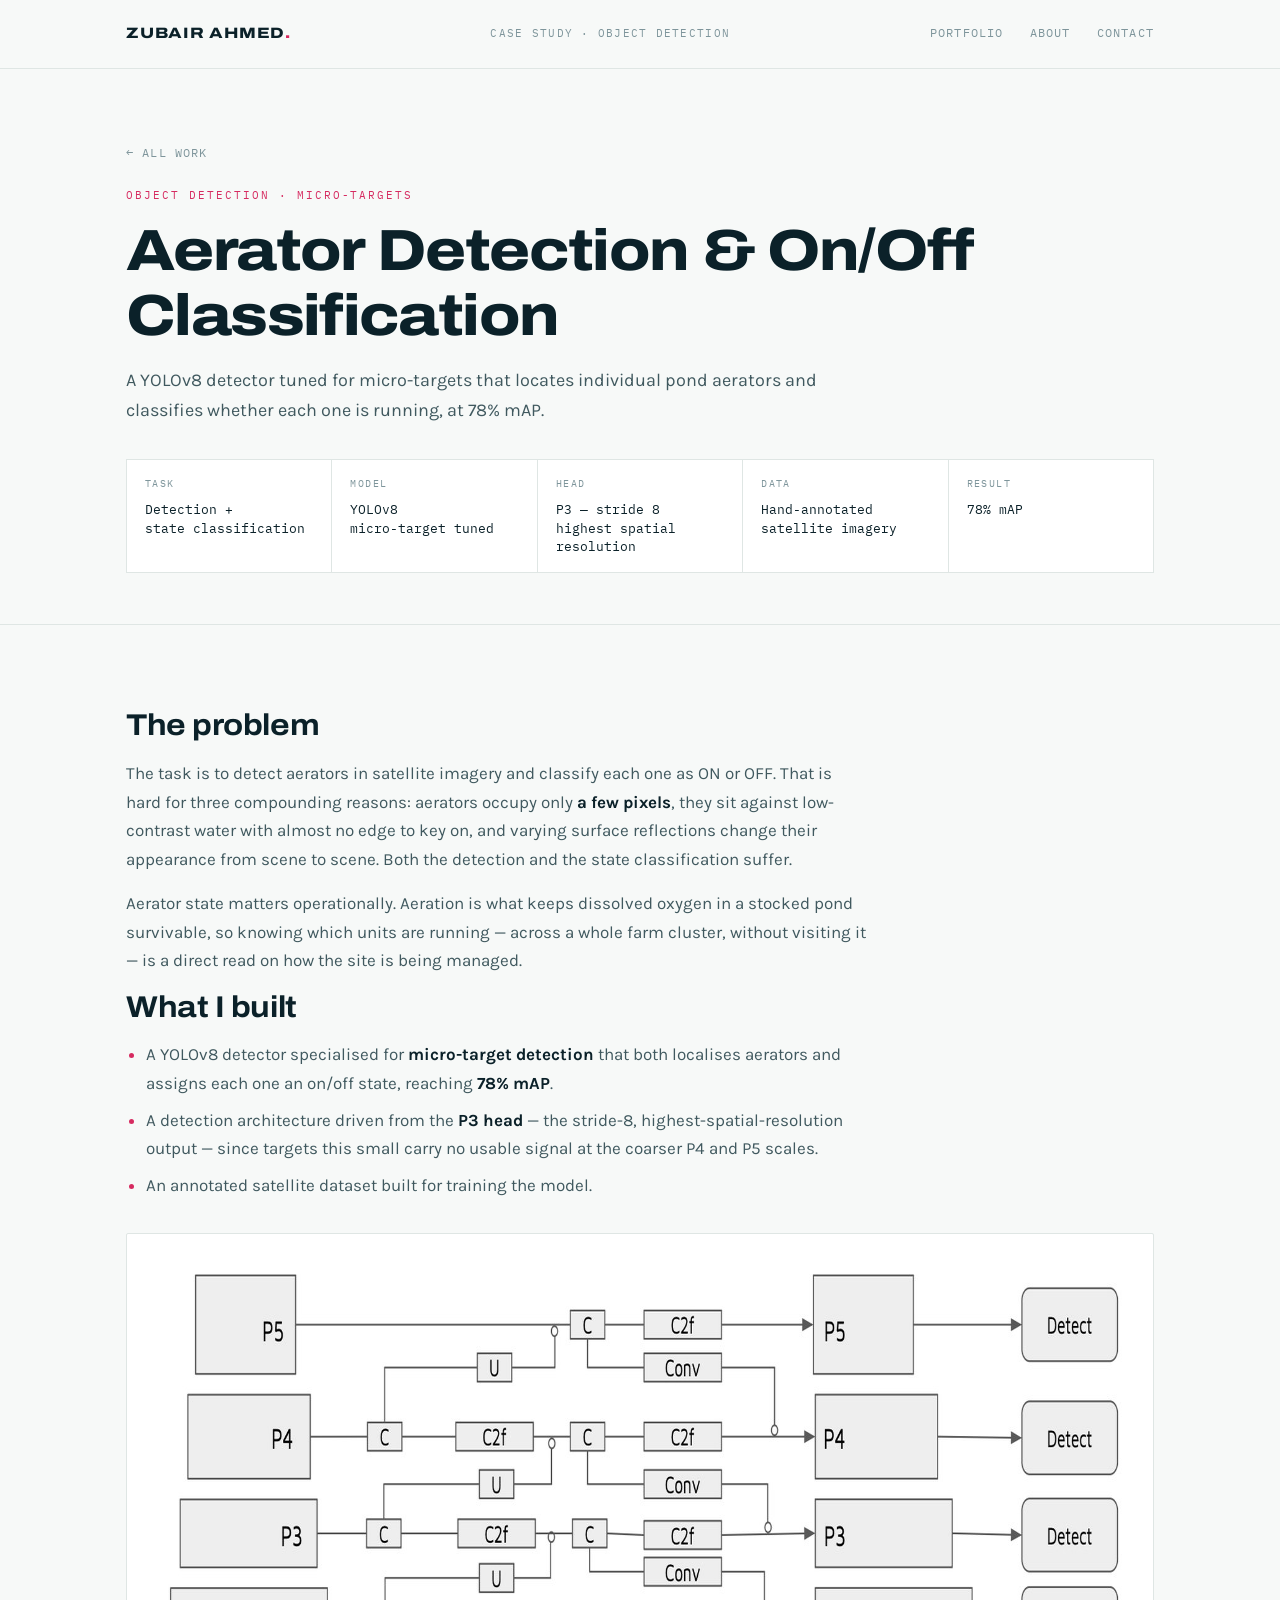
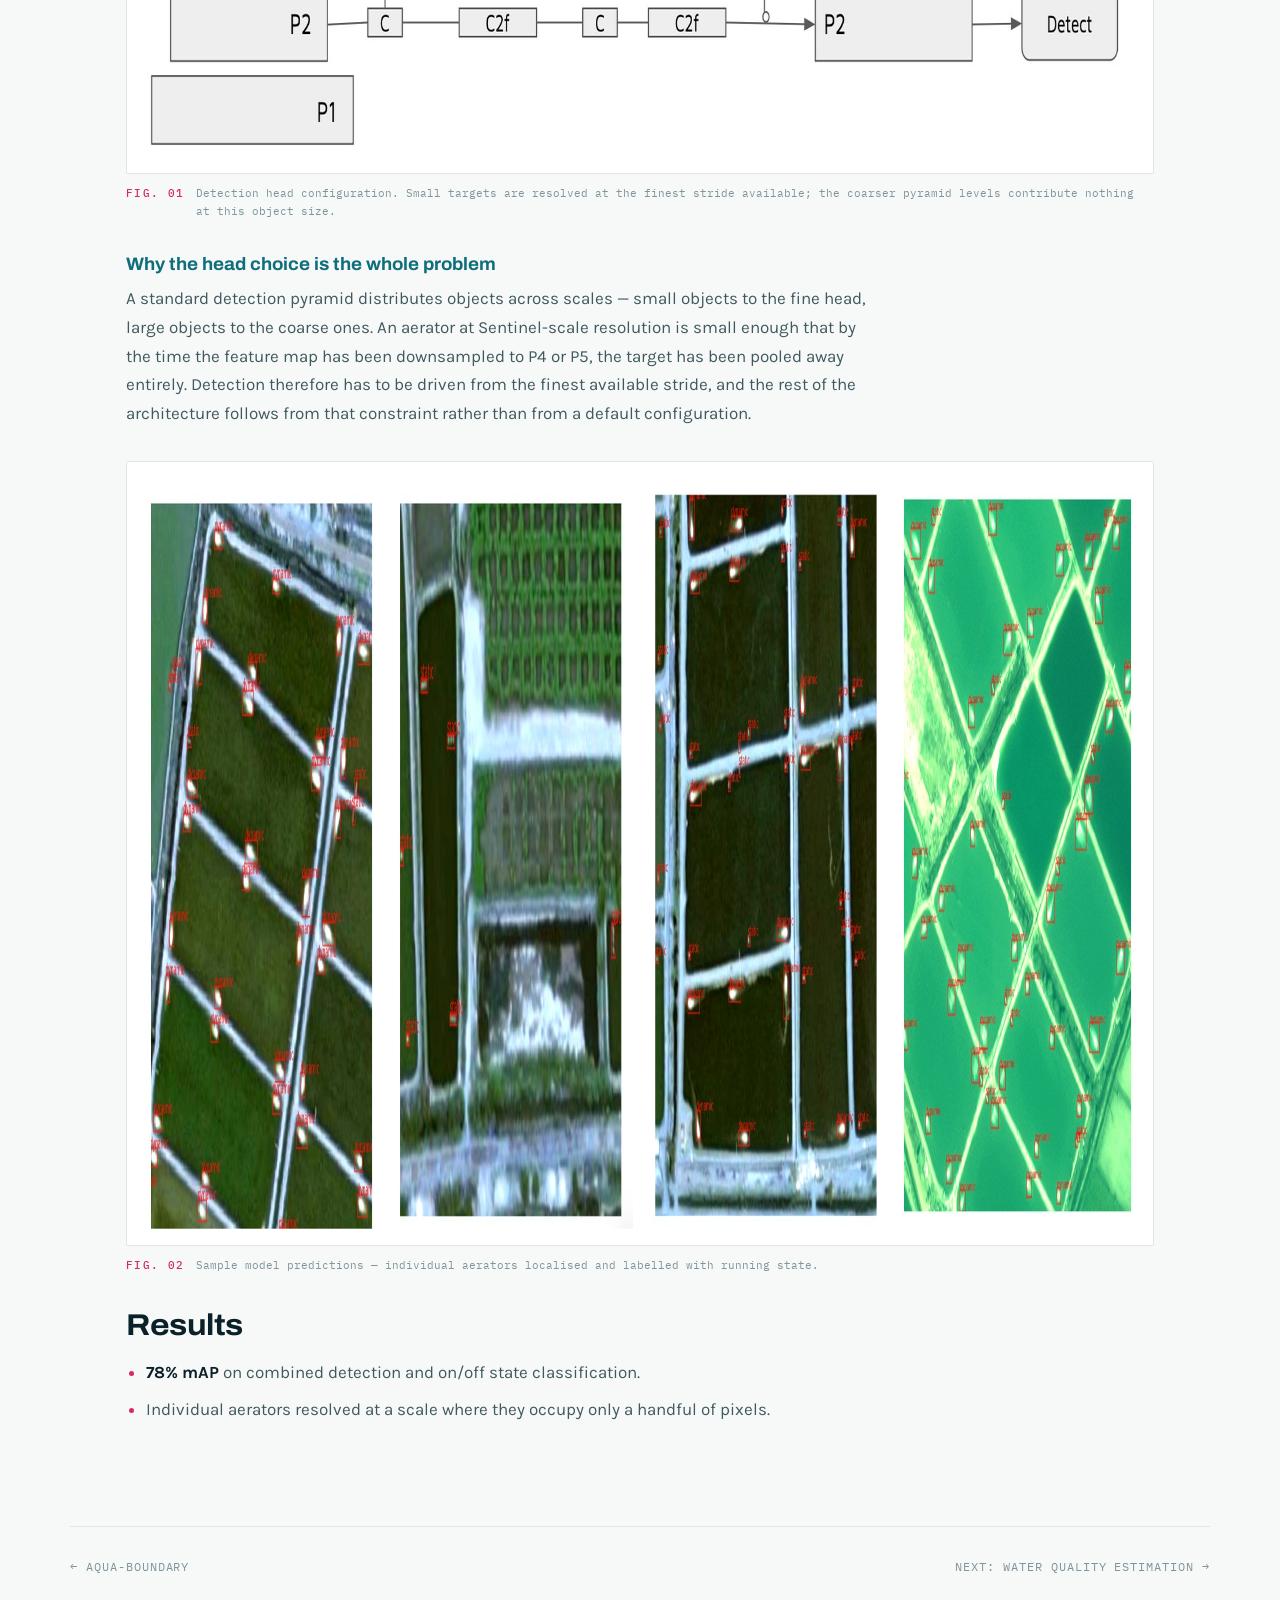
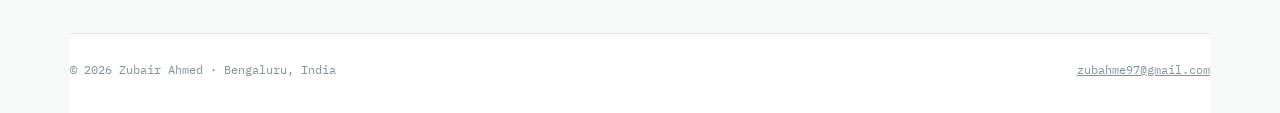
==== projects/aerator-detection.html @ 29db30af "Pushing the new portfolio" ====
<!DOCTYPE html>
<html lang="en">
<head>
<meta charset="utf-8">
<meta name="viewport" content="width=device-width, initial-scale=1">
<title>Aerator Detection &amp; On/Off Classification — Zubair Ahmed</title>
<meta name="description" content="A YOLOv8 detector tuned for micro-targets that locates individual pond aerators in satellite imagery and classifies whether each one is running, at 78% mAP.">
<link rel="preconnect" href="https://fonts.googleapis.com">
<link rel="preconnect" href="https://fonts.gstatic.com" crossorigin>
<link href="https://fonts.googleapis.com/css2?family=Archivo:wdth,wght@62..125,100..900&family=IBM+Plex+Mono:wght@400;500;600&family=Karla:wght@300..700&display=swap" rel="stylesheet">
<link rel="stylesheet" href="../assets/css/project.css">
</head>
<body>

<a class="skip" href="#main">Skip to content</a>

<header class="bar">
  <div class="bar-in">
    <a class="mark" href="../index.html">ZUBAIR AHMED<span>.</span></a>
    <span class="coords">Case study · Object detection</span>
    <nav class="nav" aria-label="Sections">
      <a href="../index.html#portfolio">Portfolio</a>
      <a href="../index.html#about">About</a>
      <a href="../index.html#contact" class="nav-cta">Contact</a>
    </nav>
  </div>
</header>

<main id="main">

<section class="p-hero">
  <div class="wrap">
    <a class="back" href="../index.html#portfolio">All work</a>
    <p class="eyebrow">Object detection · micro-targets</p>
    <h1>Aerator Detection &amp; On/Off Classification</h1>
    <p class="lede">
      A YOLOv8 detector tuned for micro-targets that locates individual pond aerators and classifies
      whether each one is running, at 78% mAP.
    </p>

    <dl class="capture">
      <div><dt>Task</dt><dd>Detection +<br>state classification</dd></div>
      <div><dt>Model</dt><dd>YOLOv8<br>micro-target tuned</dd></div>
      <div><dt>Head</dt><dd>P3 — stride 8<br>highest spatial resolution</dd></div>
      <div><dt>Data</dt><dd>Hand-annotated<br>satellite imagery</dd></div>
      <div><dt>Result</dt><dd>78% mAP</dd></div>
    </dl>
  </div>
</section>

<section class="section">
  <div class="wrap">
    <div class="prose">

      <h2>The problem</h2>
      <p>
        The task is to detect aerators in satellite imagery and classify each one as ON or OFF.
        That is hard for three compounding reasons: aerators occupy only <strong>a few
        pixels</strong>, they sit against low-contrast water with almost no edge to key on, and
        varying surface reflections change their appearance from scene to scene. Both the detection
        and the state classification suffer.
      </p>
      <p>
        Aerator state matters operationally. Aeration is what keeps dissolved oxygen in a stocked
        pond survivable, so knowing which units are running — across a whole farm cluster, without
        visiting it — is a direct read on how the site is being managed.
      </p>

      <h2>What I built</h2>
      <ul>
        <li>A YOLOv8 detector specialised for <strong>micro-target detection</strong> that both localises aerators and assigns each one an on/off state, reaching <strong>78% mAP</strong>.</li>
        <li>A detection architecture driven from the <strong>P3 head</strong> — the stride-8, highest-spatial-resolution output — since targets this small carry no usable signal at the coarser P4 and P5 scales.</li>
        <li>An annotated satellite dataset built for training the model.</li>
      </ul>
    </div>

    <figure class="plate">
      <div class="plate-mount">
        <img src="../assets/img/aer-head.jpg" alt="Diagram of the YOLOv8 detection head configuration used for micro-target detection" loading="lazy" width="1600" height="507">
      </div>
      <figcaption><b>Fig. 01</b><span>Detection head configuration. Small targets are resolved at the finest stride available; the coarser pyramid levels contribute nothing at this object size.</span></figcaption>
    </figure>

    <div class="prose">
      <h3>Why the head choice is the whole problem</h3>
      <p>
        A standard detection pyramid distributes objects across scales — small objects to the fine
        head, large objects to the coarse ones. An aerator at Sentinel-scale resolution is small
        enough that by the time the feature map has been downsampled to P4 or P5, the target has been
        pooled away entirely. Detection therefore has to be driven from the finest available stride,
        and the rest of the architecture follows from that constraint rather than from a default
        configuration.
      </p>
    </div>

    <figure class="plate">
      <div class="plate-mount plate-pair">
        <img src="../assets/img/aer-pred-1.jpg" alt="Model predictions showing detected aerators with on and off states" loading="lazy" width="1600" height="751">
        <img src="../assets/img/aer-pred-2.jpg" alt="Second set of model predictions across a pond cluster" loading="lazy" width="1600" height="751">
      </div>
      <figcaption><b>Fig. 02</b><span>Sample model predictions — individual aerators localised and labelled with running state.</span></figcaption>
    </figure>

    <div class="prose">
      <h2>Results</h2>
      <ul>
        <li><strong>78% mAP</strong> on combined detection and on/off state classification.</li>
        <li>Individual aerators resolved at a scale where they occupy only a handful of pixels.</li>
      </ul>
    </div>

  </div>
</section>

<div class="wrap p-next">
  <a href="aqua-boundary.html">← Aqua-Boundary</a>
  <a href="water-quality.html">Next: Water Quality Estimation →</a>
</div>

</main>

<footer class="foot">
  <span>© <span data-year>2026</span> Zubair Ahmed · Bengaluru, India</span>
  <span><a href="mailto:zubahme97@gmail.com" style="color:inherit">zubahme97@gmail.com</a></span>
</footer>

<script src="../assets/js/alt.js"></script>
</body>
</html>
---- assets/css/project.css ----
/* ============================================================
   Zubair Ahmed — case study pages
   Light theme, matched to the main portfolio layout.
   ============================================================ */

:root {
  --paper:   #F7F9F8;
  --paper-2: #FFFFFF;
  --ink:     #0B2129;
  --body-c:  #40595F;
  --muted:   #7E959B;
  --line:    #DFE6E4;
  --accent:  #D62B60;
  --teal:    #0F6E7B;
  --gold:    #A9761A;

  --display: "Archivo", "Helvetica Neue", sans-serif;
  --body:    "Karla", system-ui, sans-serif;
  --mono:    "IBM Plex Mono", ui-monospace, monospace;

  --gut:  clamp(20px, 5vw, 56px);
  --maxw: 1140px;
}

* { box-sizing: border-box; }
html { scroll-behavior: smooth; scroll-padding-top: 80px; }

body {
  margin: 0;
  background: var(--paper);
  color: var(--body-c);
  font-family: var(--body);
  font-size: 17px;
  line-height: 1.68;
  -webkit-font-smoothing: antialiased;
}

img { max-width: 100%; display: block; }
a { color: inherit; }
::selection { background: var(--accent); color: #fff; }

.wrap { max-width: var(--maxw); margin: 0 auto; padding-inline: var(--gut); }

h1, h2, h3, h4 {
  font-family: var(--display);
  font-variation-settings: "wdth" 110;
  color: var(--ink);
  line-height: 1.12;
  margin: 0;
}

.eyebrow {
  font-family: var(--mono);
  font-size: 11px;
  letter-spacing: .18em;
  text-transform: uppercase;
  color: var(--accent);
  margin: 0 0 14px;
}

.lede { font-size: 18px; color: var(--body-c); max-width: 66ch; margin: 0; }
.section { padding: clamp(50px, 7vw, 84px) 0; }

/* ---------- top bar ---------- */

.bar {
  position: sticky; top: 0; z-index: 50;
  background: rgba(247, 249, 248, .93);
  backdrop-filter: blur(12px);
  border-bottom: 1px solid var(--line);
}
.bar-in {
  max-width: var(--maxw); margin: 0 auto; padding: 0 var(--gut);
  height: 68px; display: flex; align-items: center; justify-content: space-between; gap: 20px;
}
.mark {
  font-family: var(--display); font-variation-settings: "wdth" 122;
  font-weight: 800; font-size: 15px; letter-spacing: .05em;
  color: var(--ink); text-decoration: none; white-space: nowrap;
}
.mark span { color: var(--accent); }
.coords { font-family: var(--mono); font-size: 10.5px; letter-spacing: .12em; text-transform: uppercase; color: var(--muted); }
.nav { display: flex; gap: 26px; align-items: center; }
.nav a {
  font-family: var(--mono); font-size: 12px; letter-spacing: .1em;
  text-transform: uppercase; text-decoration: none; color: var(--muted);
  padding: 4px 0; border-bottom: 1px solid transparent;
}
.nav a:hover, .nav a:focus-visible { color: var(--ink); border-bottom-color: var(--accent); }

/* ---------- hero ---------- */

.p-hero { padding: clamp(40px, 6vw, 68px) 0 clamp(34px, 4vw, 52px); border-bottom: 1px solid var(--line); }
.back {
  font-family: var(--mono); font-size: 11.5px; letter-spacing: .1em;
  text-transform: uppercase; color: var(--muted); text-decoration: none;
  display: inline-block; margin-bottom: 24px;
}
.back::before { content: "← "; }
.back:hover, .back:focus-visible { color: var(--accent); }

.p-hero h1 {
  font-size: clamp(32px, 5.4vw, 58px);
  font-variation-settings: "wdth" 114;
  font-weight: 800; letter-spacing: -.028em;
  margin-bottom: 16px; max-width: 22ch;
}

/* capture / metadata strip */
.capture {
  margin: 34px 0 0;
  display: grid;
  grid-template-columns: repeat(auto-fit, minmax(150px, 1fr));
  gap: 1px;
  background: var(--line);
  border: 1px solid var(--line);
}
.capture div { background: var(--paper-2); padding: 16px 18px; }
.capture dt {
  font-family: var(--mono); font-size: 10px; letter-spacing: .14em;
  text-transform: uppercase; color: var(--muted); margin-bottom: 7px;
}
.capture dd { margin: 0; font-family: var(--mono); font-size: 12.5px; color: var(--ink); line-height: 1.5; }

/* ---------- prose ---------- */

.prose { max-width: 74ch; }
.prose h2 {
  font-size: clamp(22px, 3vw, 30px); font-weight: 700;
  letter-spacing: -.015em; margin: 0 0 16px;
}
.prose h3 {
  font-size: 18px; font-variation-settings: "wdth" 104; font-weight: 700;
  margin: 34px 0 10px; color: var(--teal);
}
.prose p { margin: 0 0 16px; }
.prose ul { padding-left: 20px; margin: 0 0 18px; }
.prose li { margin-bottom: 8px; }
.prose li::marker { color: var(--accent); }
.prose strong { color: var(--ink); font-weight: 700; }
.prose a { color: var(--accent); }
.prose em { color: var(--ink); }

/* ---------- figure plates ---------- */

.plate { margin: 34px 0; }
.plate-mount {
  background: var(--paper-2);
  border: 1px solid var(--line);
  border-radius: 2px;
  padding: 16px;
}
.plate-mount img { margin: 0 auto; }
.plate figcaption {
  font-family: var(--mono); font-size: 11px; line-height: 1.6;
  color: var(--muted); margin-top: 11px;
  display: grid; grid-template-columns: auto 1fr; gap: 12px;
}
.plate figcaption b {
  color: var(--accent); font-weight: 500; letter-spacing: .12em;
  text-transform: uppercase; white-space: nowrap;
}
.plate-pair { display: grid; grid-template-columns: 1fr 1fr; gap: 14px; }
.plate-pair img { width: 100%; }

/* ---------- data tables ---------- */

.dtable {
  width: 100%; border-collapse: collapse;
  font-family: var(--mono); font-size: 12.5px; margin: 0 0 22px;
  background: var(--paper-2); border: 1px solid var(--line);
}
.dtable th, .dtable td { text-align: left; padding: 11px 14px; border-bottom: 1px solid var(--line); vertical-align: top; }
.dtable tr:last-child td { border-bottom: 0; }
.dtable th {
  font-size: 10px; letter-spacing: .14em; text-transform: uppercase;
  color: var(--muted); font-weight: 500; background: var(--paper);
}
.dtable td:first-child { color: var(--teal); white-space: nowrap; }
.dtable td:last-child { color: var(--body-c); font-family: var(--body); font-size: 15px; }
.dtable td.num { font-family: var(--mono); color: var(--ink); white-space: nowrap; }
.dtable .pass { color: #12764F; }
.dtable .fail { color: var(--accent); }

/* ---------- pipeline steps ---------- */

.flow { display: flex; flex-wrap: wrap; align-items: stretch; gap: 8px; margin: 22px 0 30px; }
.flow-step {
  flex: 1 1 150px;
  border: 1px solid var(--line);
  border-radius: 2px;
  padding: 14px 15px;
  background: var(--paper-2);
}
.flow-step em {
  display: block; font-family: var(--mono); font-style: normal;
  font-size: 9.5px; letter-spacing: .14em; text-transform: uppercase;
  color: var(--accent); margin-bottom: 7px;
}
.flow-step span { font-size: 14px; color: var(--body-c); line-height: 1.4; }

/* ---------- callout ---------- */

.callout {
  border-left: 3px solid var(--accent);
  background: var(--paper-2);
  border-top: 1px solid var(--line);
  border-right: 1px solid var(--line);
  border-bottom: 1px solid var(--line);
  padding: 20px 24px;
  margin: 28px 0;
  border-radius: 0 2px 2px 0;
}
.callout .k {
  font-family: var(--mono); font-size: 10px; letter-spacing: .14em;
  text-transform: uppercase; color: var(--muted); display: block; margin-bottom: 8px;
}
.callout .formula { font-family: var(--mono); font-size: clamp(15px, 2.2vw, 20px); color: var(--teal); }
.callout p { margin: 10px 0 0; font-size: 15px; }
.callout p:first-of-type { margin-top: 0; }

/* ---------- next / prev ---------- */

.p-next {
  display: flex; justify-content: space-between; gap: 20px; flex-wrap: wrap;
  padding: 30px 0 56px; border-top: 1px solid var(--line);
}
.p-next a {
  font-family: var(--mono); font-size: 12px; letter-spacing: .08em;
  text-transform: uppercase; text-decoration: none; color: var(--muted);
}
.p-next a:hover, .p-next a:focus-visible { color: var(--accent); }

/* ---------- footer ---------- */

.foot {
  border-top: 1px solid var(--line); background: var(--paper-2);
  padding: 26px 0 34px; margin-top: 0;
  display: flex; justify-content: space-between; gap: 16px; flex-wrap: wrap;
  font-family: var(--mono); font-size: 11.5px; color: var(--muted);
  max-width: var(--maxw); margin-inline: auto;
}

/* ---------- a11y + motion ---------- */

:focus-visible { outline: 2px solid var(--accent); outline-offset: 3px; }
.skip {
  position: absolute; left: -9999px;
  background: var(--accent); color: #fff; padding: 10px 16px; z-index: 100;
  font-family: var(--mono); font-size: 12px; text-decoration: none;
}
.skip:focus { left: 8px; top: 8px; }

.rv { opacity: 0; transform: translateY(14px); transition: opacity .55s ease, transform .55s ease; }
.rv.in { opacity: 1; transform: none; }

@media (prefers-reduced-motion: reduce) {
  html { scroll-behavior: auto; }
  .rv { opacity: 1; transform: none; transition: none; }
  * { transition-duration: .001ms !important; }
}

/* ---------- responsive ---------- */

@media (max-width: 760px) {
  .coords { display: none; }
  .plate figcaption { grid-template-columns: 1fr; gap: 4px; }
  .plate-pair { grid-template-columns: 1fr; }
}
@media (max-width: 560px) {
  body { font-size: 16px; }
  .nav a:not(.nav-cta) { display: none; }
  .dtable { font-size: 11.5px; }
  .dtable th, .dtable td { padding: 9px 10px; }
}
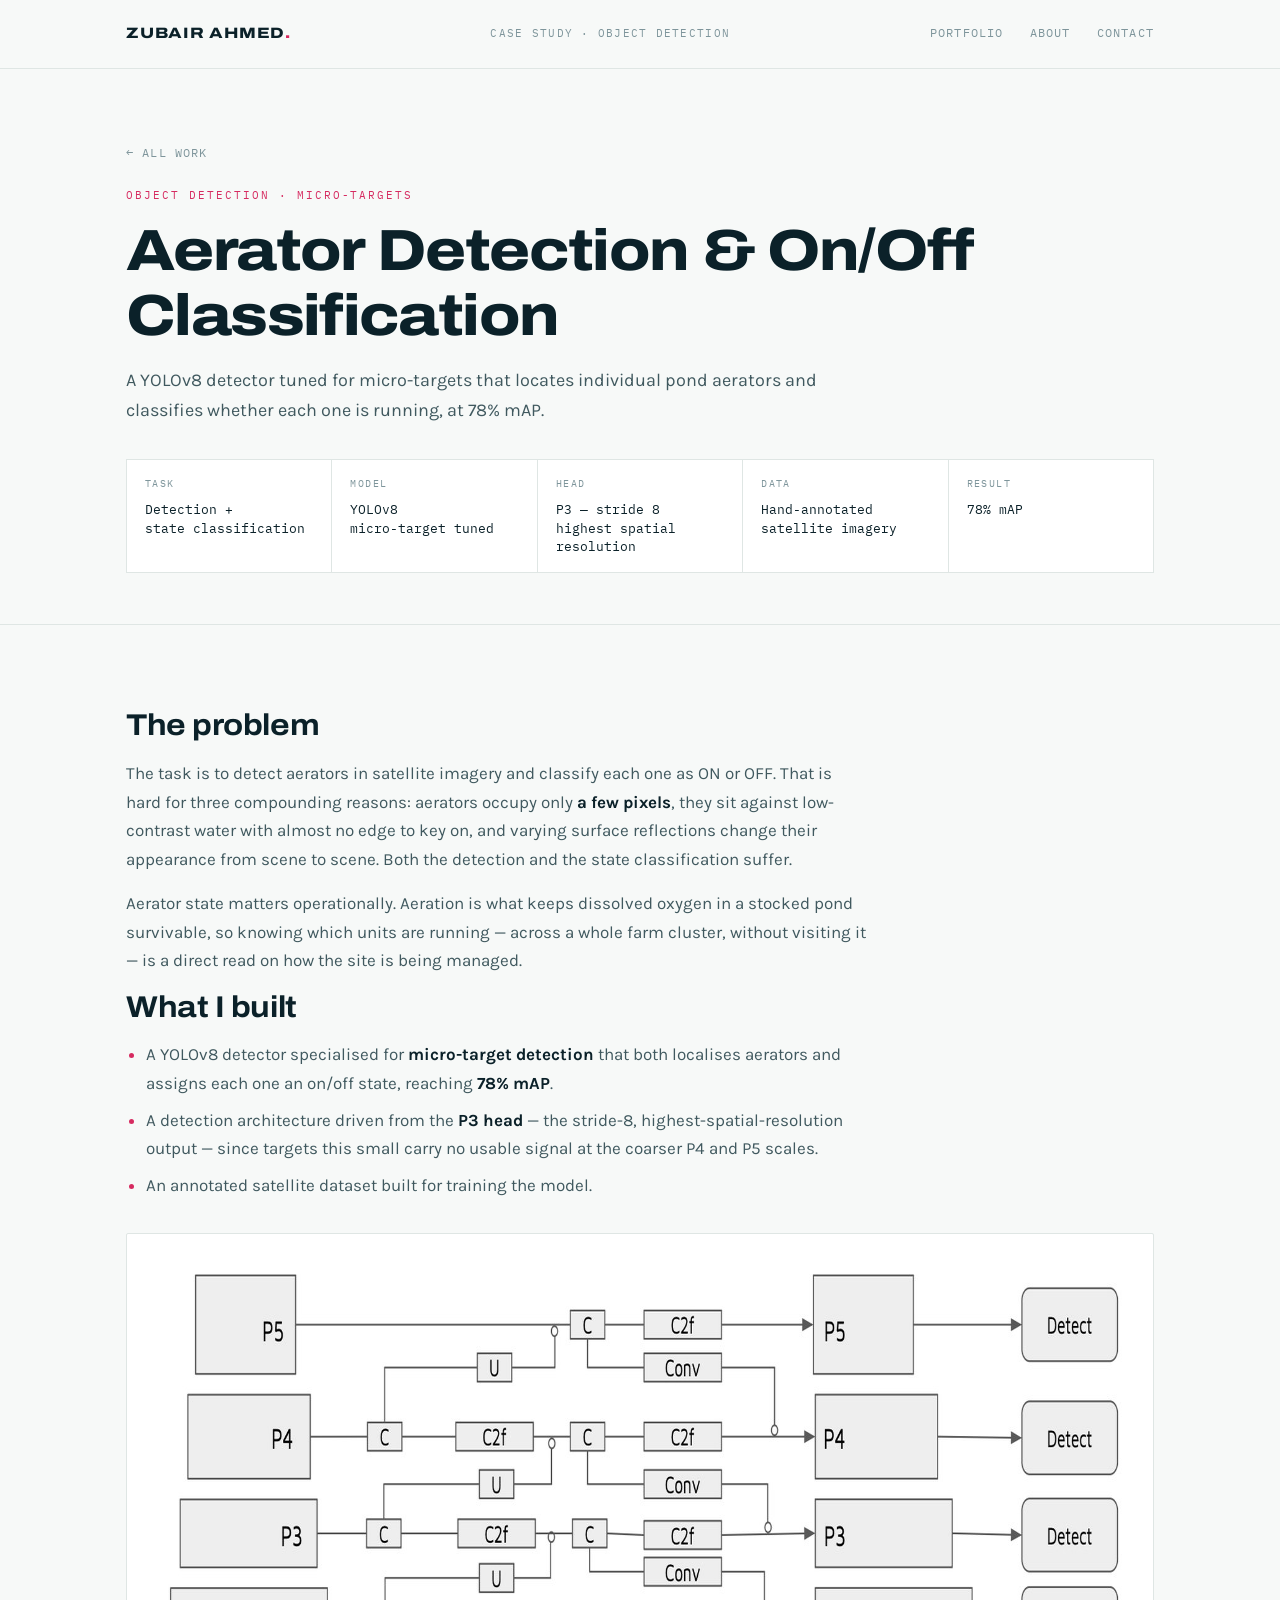
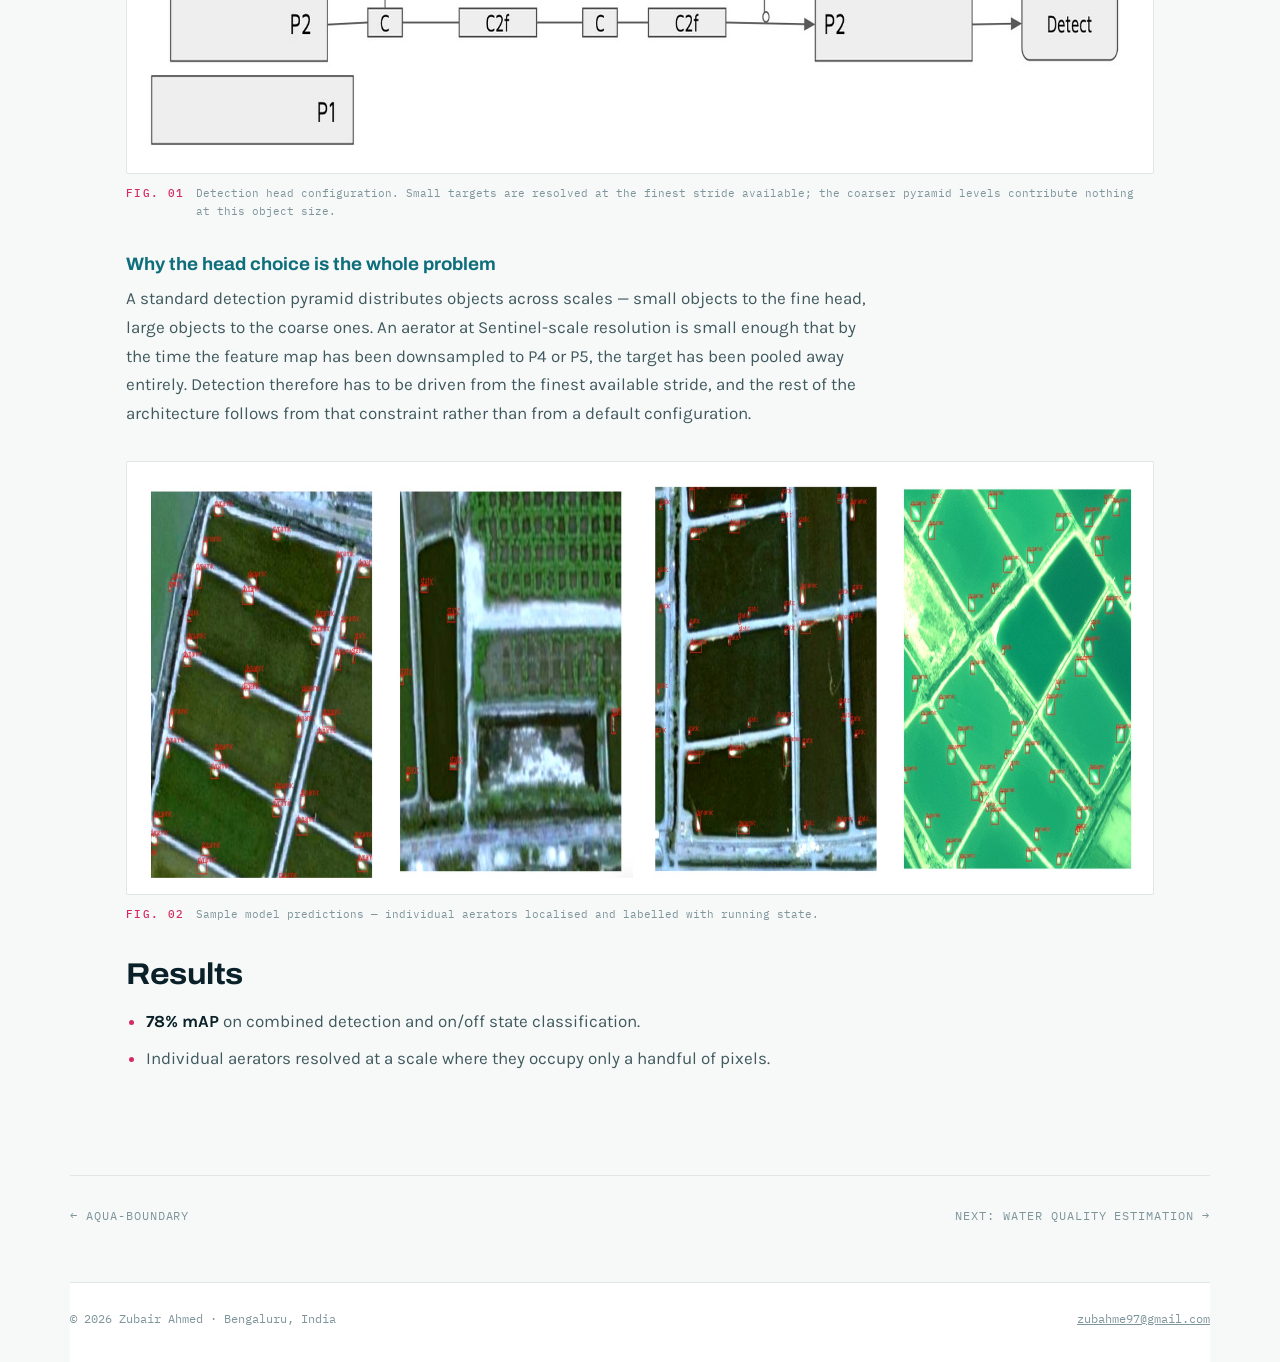
==== commit c08d8664: "optimised" ====
--- a/projects/aerator-detection.html
+++ b/projects/aerator-detection.html
@@ -95,8 +95,8 @@
 
     <figure class="plate">
       <div class="plate-mount plate-pair">
-        <img src="../assets/img/aer-pred-1.jpg" alt="Model predictions showing detected aerators with on and off states" loading="lazy" width="1600" height="751">
-        <img src="../assets/img/aer-pred-2.jpg" alt="Second set of model predictions across a pond cluster" loading="lazy" width="1600" height="751">
+        <img src="../assets/img/aer-pred-1.jpg" alt="Model predictions showing detected aerators with on and off states" loading="lazy" width="1600" height="400">
+        <img src="../assets/img/aer-pred-2.jpg" alt="Second set of model predictions across a pond cluster" loading="lazy" width="1600" height="400">
       </div>
       <figcaption><b>Fig. 02</b><span>Sample model predictions — individual aerators localised and labelled with running state.</span></figcaption>
     </figure>
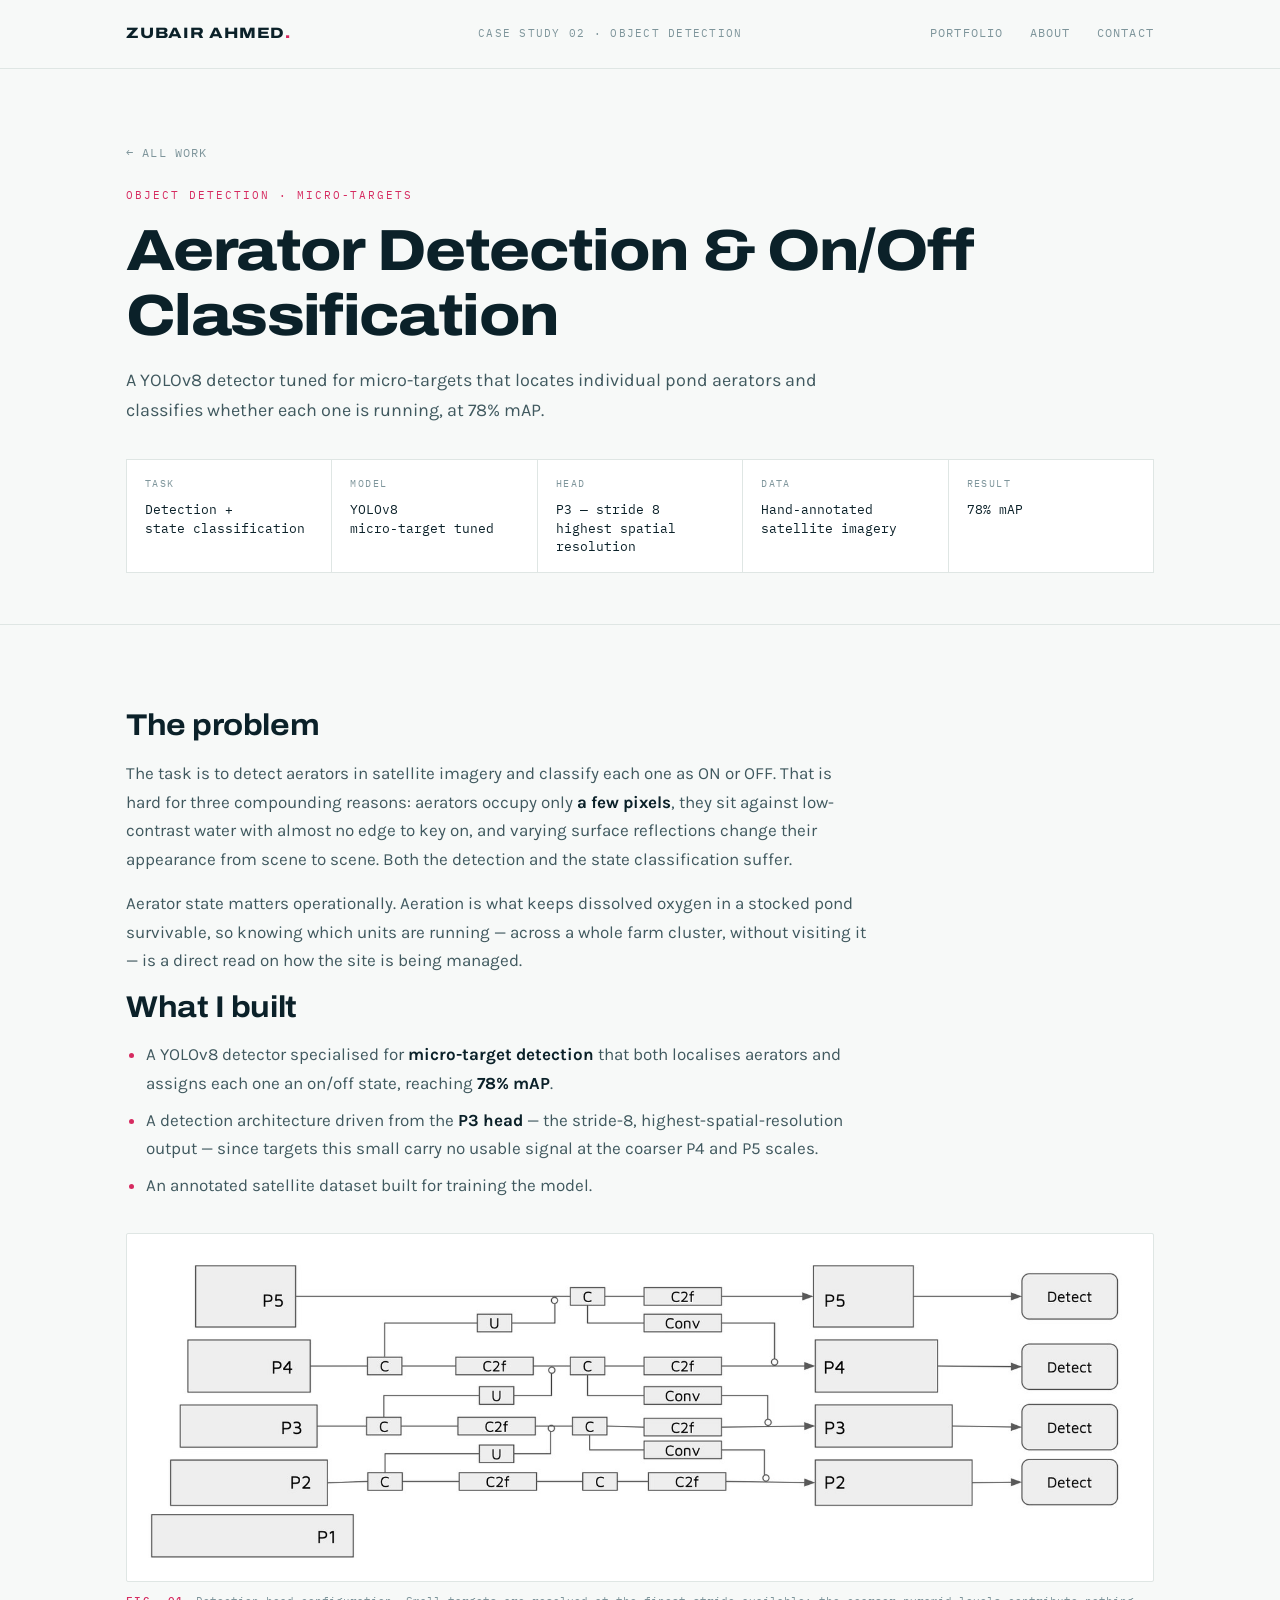
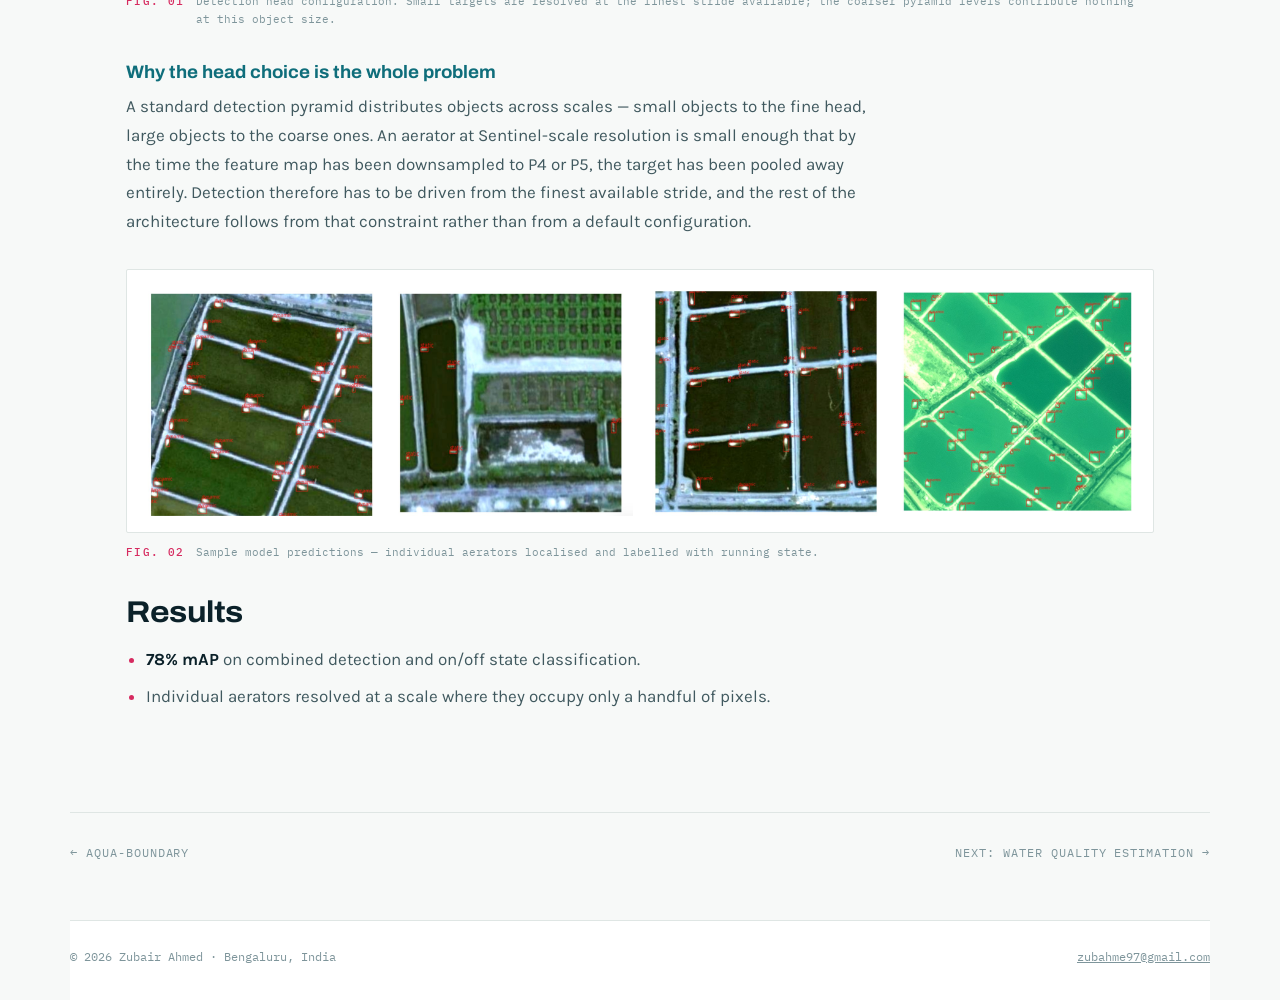
==== commit ea475060: "Fix image distortion and JS-dependency, add two case studies Site-wide fixes found during a review o" ====
--- a/projects/aerator-detection.html
+++ b/projects/aerator-detection.html
@@ -5,10 +5,23 @@
 <meta name="viewport" content="width=device-width, initial-scale=1">
 <title>Aerator Detection &amp; On/Off Classification — Zubair Ahmed</title>
 <meta name="description" content="A YOLOv8 detector tuned for micro-targets that locates individual pond aerators in satellite imagery and classifies whether each one is running, at 78% mAP.">
+<link rel="canonical" href="https://zubair9703.github.io/zubair.github.io/projects/aerator-detection.html">
+
+<meta property="og:type" content="article">
+<meta property="og:site_name" content="Zubair Ahmed">
+<meta property="og:title" content="Aerator Detection &amp; On/Off Classification — Zubair Ahmed">
+<meta property="og:description" content="A YOLOv8 detector tuned for micro-targets that locates individual pond aerators in satellite imagery and classifies whether each one is running, at 78% mAP.">
+<meta property="og:url" content="https://zubair9703.github.io/zubair.github.io/projects/aerator-detection.html">
+<meta property="og:image" content="https://zubair9703.github.io/zubair.github.io/assets/img/aer-pred-1.jpg">
+<meta name="twitter:card" content="summary_large_image">
+
+<link rel="icon" href="../assets/favicon.svg" type="image/svg+xml">
+<meta name="theme-color" content="#0B2129">
 <link rel="preconnect" href="https://fonts.googleapis.com">
 <link rel="preconnect" href="https://fonts.gstatic.com" crossorigin>
 <link href="https://fonts.googleapis.com/css2?family=Archivo:wdth,wght@62..125,100..900&family=IBM+Plex+Mono:wght@400;500;600&family=Karla:wght@300..700&display=swap" rel="stylesheet">
 <link rel="stylesheet" href="../assets/css/project.css">
+<noscript><style>.rv{opacity:1;transform:none}</style></noscript>
 </head>
 <body>
 
@@ -17,7 +30,7 @@
 <header class="bar">
   <div class="bar-in">
     <a class="mark" href="../index.html">ZUBAIR AHMED<span>.</span></a>
-    <span class="coords">Case study · Object detection</span>
+    <span class="coords">Case study 02 · Object detection</span>
     <nav class="nav" aria-label="Sections">
       <a href="../index.html#portfolio">Portfolio</a>
       <a href="../index.html#about">About</a>
@@ -95,8 +108,8 @@
 
     <figure class="plate">
       <div class="plate-mount plate-pair">
-        <img src="../assets/img/aer-pred-1.jpg" alt="Model predictions showing detected aerators with on and off states" loading="lazy" width="1600" height="400">
-        <img src="../assets/img/aer-pred-2.jpg" alt="Second set of model predictions across a pond cluster" loading="lazy" width="1600" height="400">
+        <img src="../assets/img/aer-pred-1.jpg" alt="Model predictions showing detected aerators with on and off states" loading="lazy" width="1600" height="751">
+        <img src="../assets/img/aer-pred-2.jpg" alt="Second set of model predictions across a pond cluster" loading="lazy" width="1600" height="751">
       </div>
       <figcaption><b>Fig. 02</b><span>Sample model predictions — individual aerators localised and labelled with running state.</span></figcaption>
     </figure>
--- a/assets/css/project.css
+++ b/assets/css/project.css
@@ -35,7 +35,9 @@
   -webkit-font-smoothing: antialiased;
 }
 
-img { max-width: 100%; display: block; }
+/* height:auto keeps the intrinsic ratio when max-width shrinks the image —
+   without it, the width/height attributes stretch the picture */
+img { max-width: 100%; height: auto; display: block; }
 a { color: inherit; }
 ::selection { background: var(--accent); color: #fff; }
 
@@ -162,6 +164,9 @@
 }
 .plate-pair { display: grid; grid-template-columns: 1fr 1fr; gap: 14px; }
 .plate-pair img { width: 100%; }
+/* portrait diagrams — capped so one flowchart does not run for three screens,
+   while staying wide enough that its labels are still readable */
+.plate-tall .plate-mount img { max-height: 1100px; width: auto; }
 
 /* ---------- data tables ---------- */
 
@@ -269,7 +274,11 @@
 }
 @media (max-width: 560px) {
   body { font-size: 16px; }
-  .nav a:not(.nav-cta) { display: none; }
+  /* stack rather than hide — see the matching rule in alt.css */
+  .bar-in { height: auto; flex-direction: column; gap: 9px; padding-block: 11px; }
+  .nav { gap: 18px; flex-wrap: wrap; justify-content: center; }
+  .nav a { font-size: 11px; letter-spacing: .06em; }
+  html { scroll-padding-top: 108px; }
   .dtable { font-size: 11.5px; }
   .dtable th, .dtable td { padding: 9px 10px; }
 }
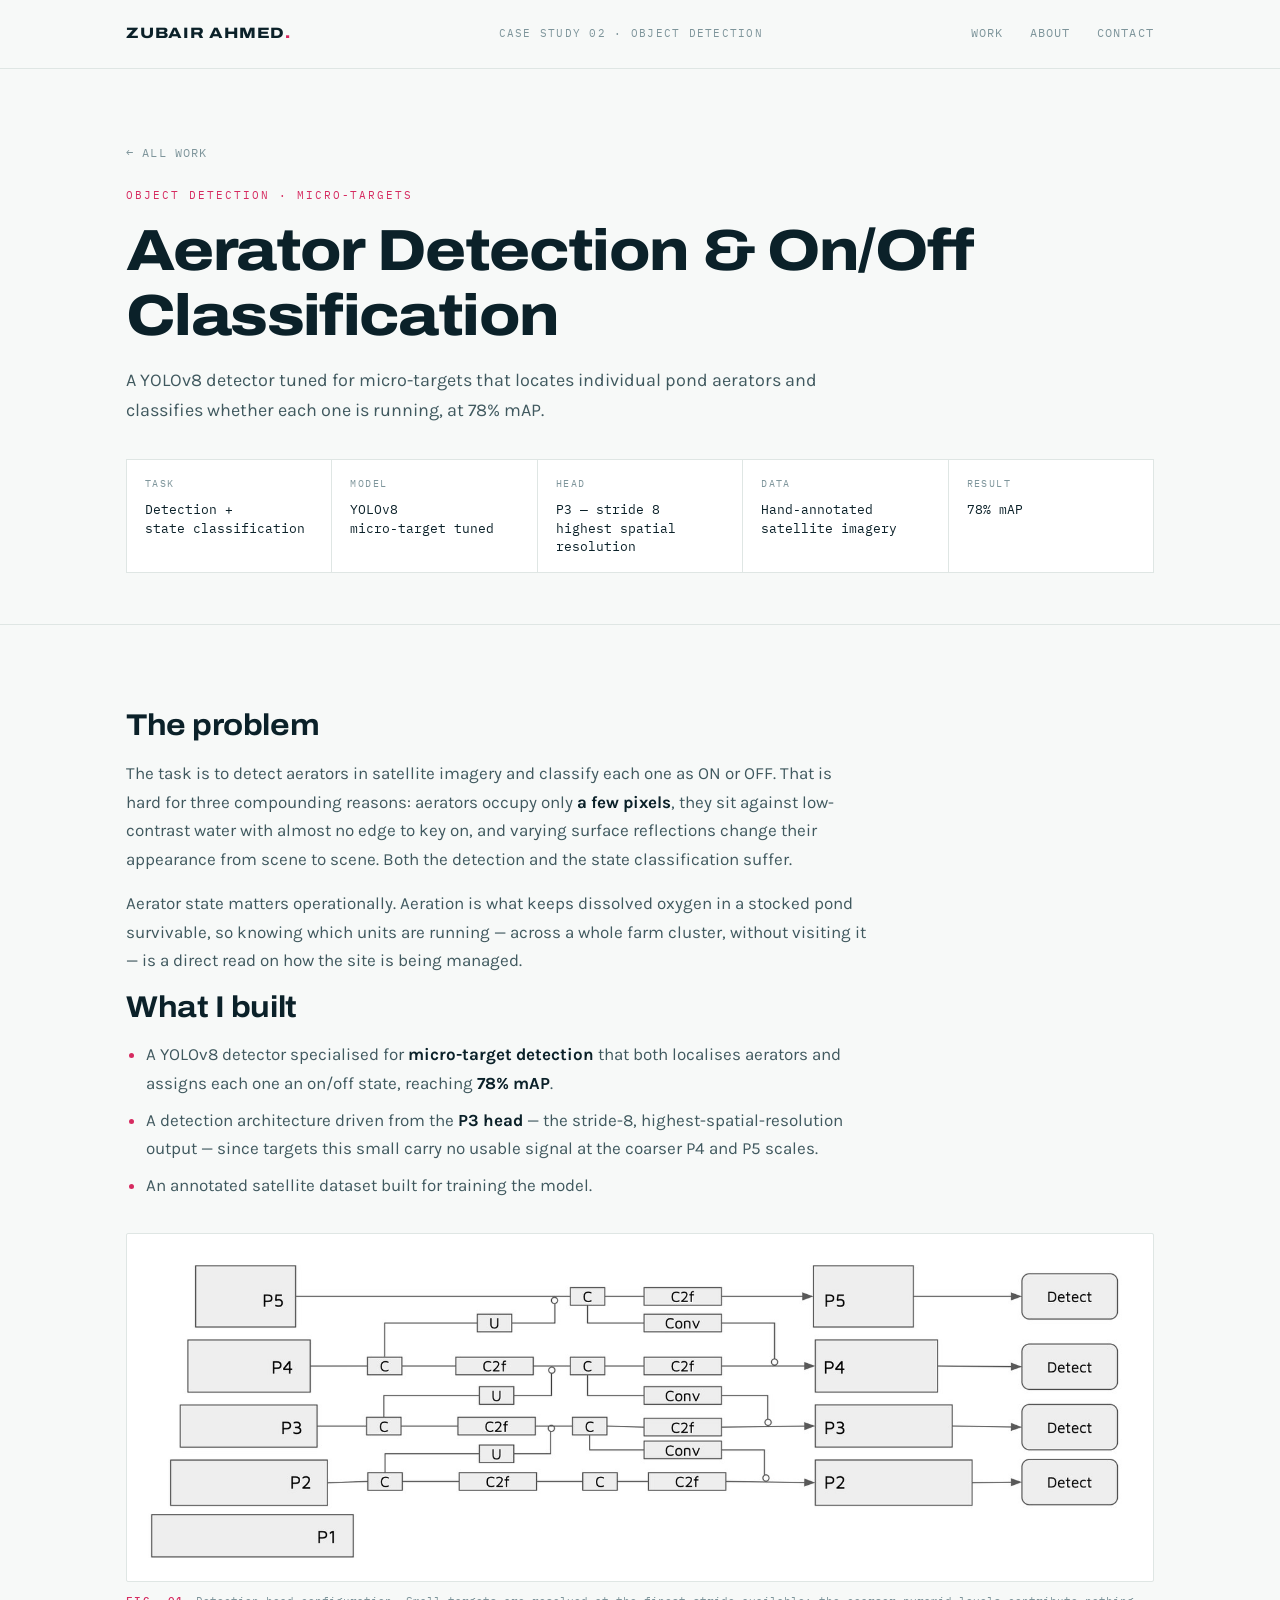
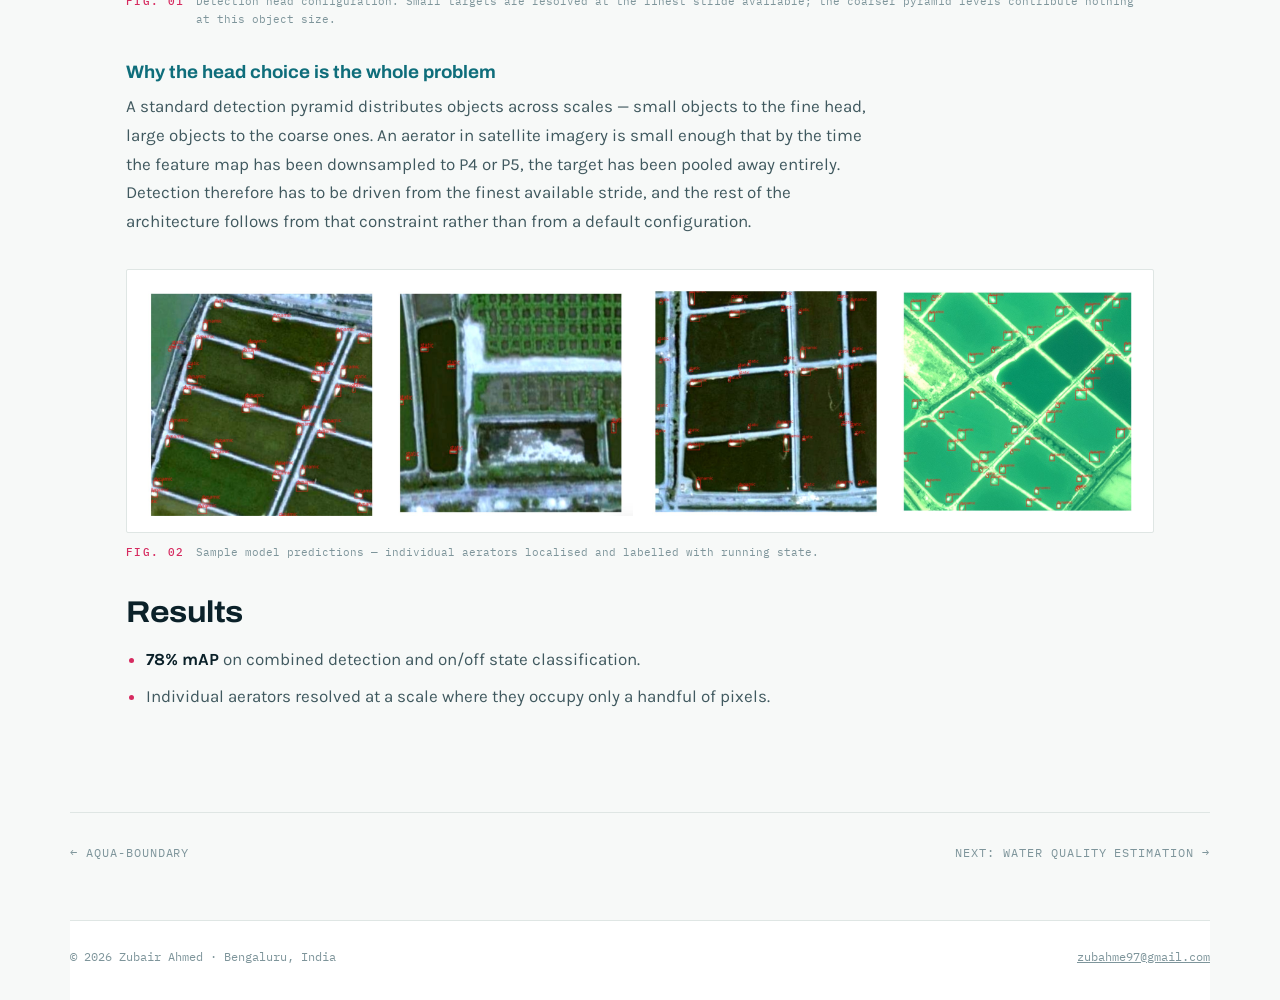
==== commit ce3aa040: "Added Corrections" ====
--- a/projects/aerator-detection.html
+++ b/projects/aerator-detection.html
@@ -32,7 +32,7 @@
     <a class="mark" href="../index.html">ZUBAIR AHMED<span>.</span></a>
     <span class="coords">Case study 02 · Object detection</span>
     <nav class="nav" aria-label="Sections">
-      <a href="../index.html#portfolio">Portfolio</a>
+      <a href="../index.html#portfolio">Work</a>
       <a href="../index.html#about">About</a>
       <a href="../index.html#contact" class="nav-cta">Contact</a>
     </nav>
@@ -98,7 +98,7 @@
       <h3>Why the head choice is the whole problem</h3>
       <p>
         A standard detection pyramid distributes objects across scales — small objects to the fine
-        head, large objects to the coarse ones. An aerator at Sentinel-scale resolution is small
+        head, large objects to the coarse ones. An aerator in satellite imagery is small
         enough that by the time the feature map has been downsampled to P4 or P5, the target has been
         pooled away entirely. Detection therefore has to be driven from the finest available stride,
         and the rest of the architecture follows from that constraint rather than from a default
